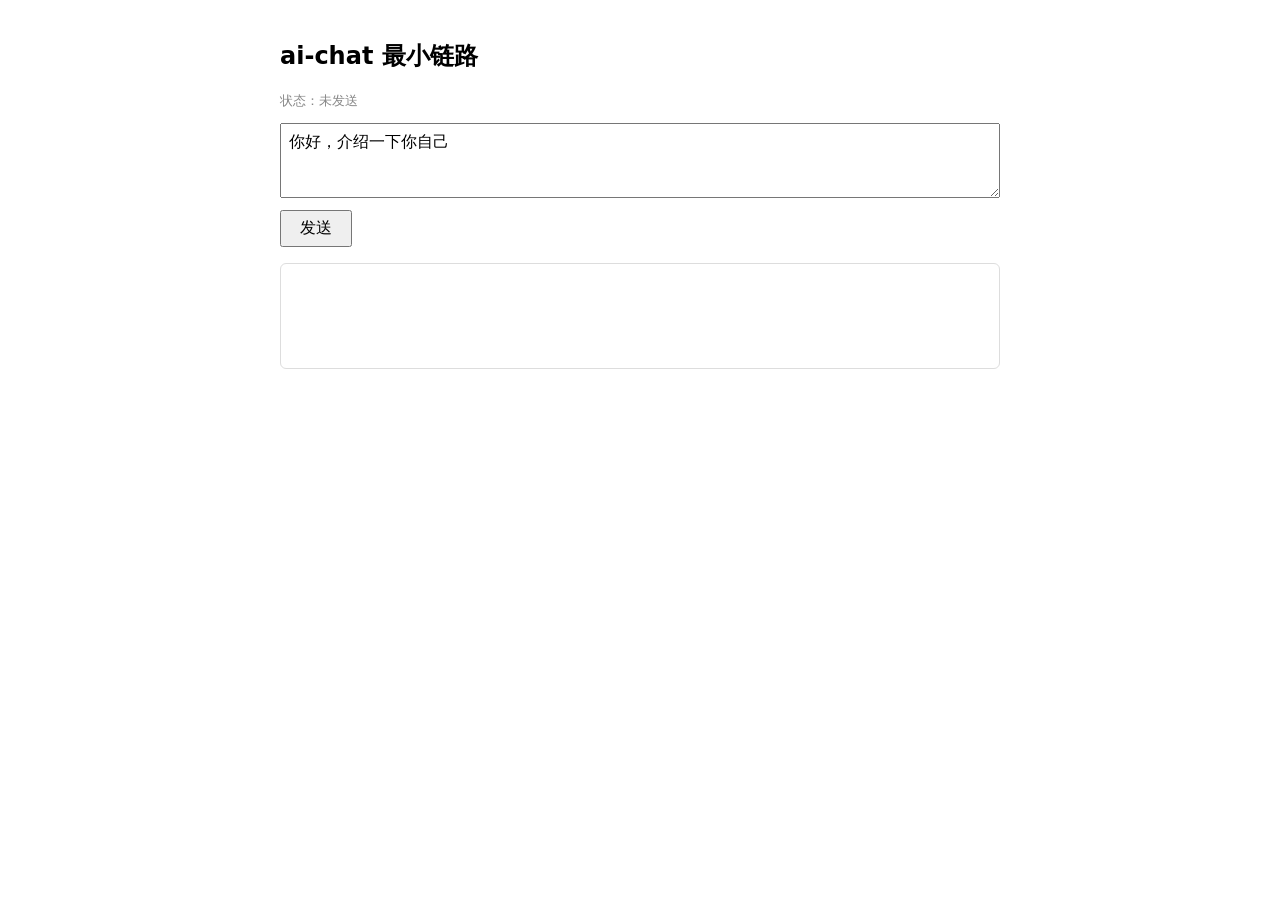
==== web/index.html @ fcafc874 "初始版本：ai-chat 最小链路（C++） 接收浏览器 HTTP 请求 → 解析 → 本地近似计算 token → 以 OpenAI 兼容 SSE 逐字流式返回一段写死的文字，不联网、不调用任何模型" ====
<!DOCTYPE html>
<html lang="zh-CN">
<head>
  <meta charset="utf-8" />
  <meta name="viewport" content="width=device-width, initial-scale=1" />
  <title>ai-chat 最小链路</title>
  <style>
    body { font-family: system-ui, -apple-system, "PingFang SC", "Microsoft YaHei", sans-serif;
           max-width: 720px; margin: 40px auto; padding: 0 16px; }
    textarea { width: 100%; box-sizing: border-box; font: inherit; padding: 8px; }
    button { font: inherit; padding: 6px 18px; margin-top: 8px; cursor: pointer; }
    #output { white-space: pre-wrap; border: 1px solid #ddd; border-radius: 6px;
              padding: 12px; margin-top: 16px; min-height: 80px; line-height: 1.7; }
    #meta { color: #888; font-size: 13px; }
  </style>
</head>
<body>
  <h2>ai-chat 最小链路</h2>
  <p id="meta">状态：未发送</p>
  <textarea id="input" rows="3">你好，介绍一下你自己</textarea>
  <button id="send">发送</button>
  <div id="output"></div>

<script>
const inputEl  = document.getElementById('input');
const sendEl   = document.getElementById('send');
const outputEl = document.getElementById('output');
const metaEl   = document.getElementById('meta');

sendEl.addEventListener('click', send);

// 处理一帧 SSE 事件：取出 data: 后的 JSON，把 delta.content 追加到页面上
function handleEvent(event) {
  for (const line of event.split('\n')) {
    if (!line.startsWith('data:')) continue;
    const payload = line.slice(5).trim();
    if (payload === '[DONE]') return;
    try {
      const parsed = JSON.parse(payload);
      const delta = parsed.choices?.[0]?.delta?.content;
      if (delta) outputEl.textContent += delta;  // 逐字追加，天然形成打字机效果
    } catch (e) {
      // JSON 尚未收全，忽略，等下一块
    }
  }
}

// 发送一次对话请求，并把流式返回的内容逐字渲染出来
async function send() {
  outputEl.textContent = '';
  const startedAt = Date.now();
  let firstChunkAt = 0;
  metaEl.textContent = '状态：请求中…';
  sendEl.disabled = true;

  try {
    const resp = await fetch('/v1/chat/completions', {
      method: 'POST',
      headers: { 'Content-Type': 'application/json' },
      body: JSON.stringify({
        model: 'deepseek-flash',
        stream: true,
        messages: [{ role: 'user', content: inputEl.value }]
      })
    });

    if (!resp.ok) {
      metaEl.textContent = '状态：请求失败，HTTP ' + resp.status;
      return;
    }

    // 逐块读取原始字节；TextDecoder 的 stream 模式会把跨块被切断的半个 UTF-8 字符自动拼回
    const reader  = resp.body.getReader();
    const decoder = new TextDecoder('utf-8');
    let buffer = '';

    while (true) {
      const { value, done } = await reader.read();
      if (done) break;

      if (!firstChunkAt) {
        firstChunkAt = Date.now();
        metaEl.textContent = '状态：首字延迟 ' + (firstChunkAt - startedAt) + ' ms（若接近总耗时说明被缓冲）';
      }

      buffer += decoder.decode(value, { stream: true });

      // SSE 以空行分隔事件，先缓存再切，不能假设一次 read() 就是完整的一帧
      let sep;
      while ((sep = buffer.indexOf('\n\n')) >= 0) {
        const event = buffer.slice(0, sep);
        buffer = buffer.slice(sep + 2);
        handleEvent(event);
      }
    }

    metaEl.textContent = '状态：完成，总耗时 ' + (Date.now() - startedAt) + ' ms';
  } catch (err) {
    metaEl.textContent = '状态：出错 ' + err;
  } finally {
    sendEl.disabled = false;
  }
}
</script>
</body>
</html>
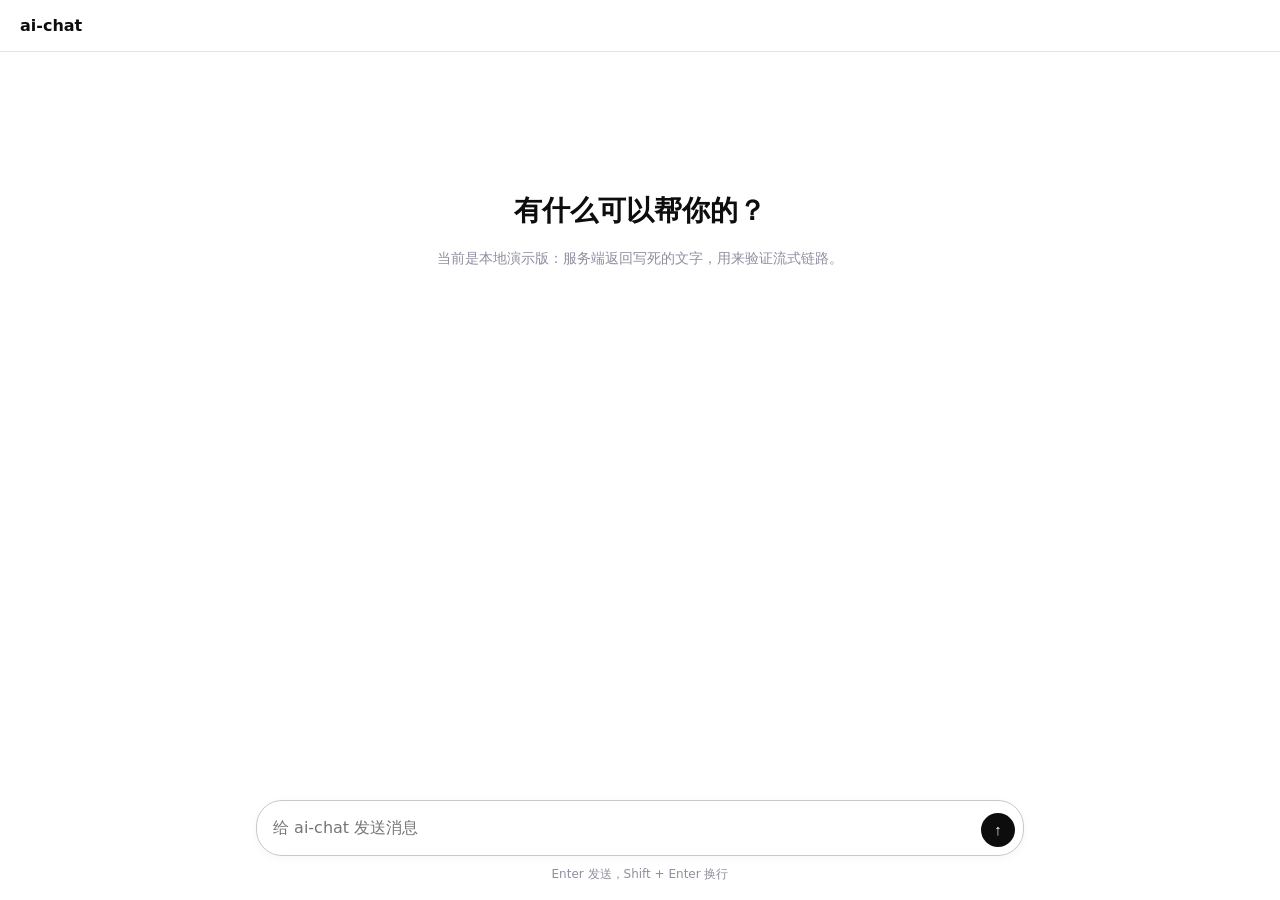
==== commit a2567ab2: "更改web前端页面" ====
--- a/web/index.html
+++ b/web/index.html
@@ -3,104 +3,34 @@
 <head>
   <meta charset="utf-8" />
   <meta name="viewport" content="width=device-width, initial-scale=1" />
-  <title>ai-chat 最小链路</title>
-  <style>
-    body { font-family: system-ui, -apple-system, "PingFang SC", "Microsoft YaHei", sans-serif;
-           max-width: 720px; margin: 40px auto; padding: 0 16px; }
-    textarea { width: 100%; box-sizing: border-box; font: inherit; padding: 8px; }
-    button { font: inherit; padding: 6px 18px; margin-top: 8px; cursor: pointer; }
-    #output { white-space: pre-wrap; border: 1px solid #ddd; border-radius: 6px;
-              padding: 12px; margin-top: 16px; min-height: 80px; line-height: 1.7; }
-    #meta { color: #888; font-size: 13px; }
-  </style>
+  <title>ai-chat</title>
+  <link rel="stylesheet" href="app.css" />
 </head>
 <body>
-  <h2>ai-chat 最小链路</h2>
-  <p id="meta">状态：未发送</p>
-  <textarea id="input" rows="3">你好，介绍一下你自己</textarea>
-  <button id="send">发送</button>
-  <div id="output"></div>
+  <!-- 顶栏：标题 + 一行流式状态（首字延迟 / 总耗时），方便直观判断是不是真流式 -->
+  <header class="topbar">
+    <span class="topbar__title">ai-chat</span>
+    <span class="topbar__status" id="status"></span>
+  </header>
 
-<script>
-const inputEl  = document.getElementById('input');
-const sendEl   = document.getElementById('send');
-const outputEl = document.getElementById('output');
-const metaEl   = document.getElementById('meta');
+  <!-- 消息区：所有对话气泡都插在这里 -->
+  <main class="chat" id="chat">
+    <div class="welcome" id="welcome">
+      <h1>有什么可以帮你的？</h1>
+      <p>当前是本地演示版：服务端返回写死的文字，用来验证流式链路。</p>
+    </div>
+  </main>
 
-sendEl.addEventListener('click', send);
+  <!-- 底部输入区：回车发送，Shift + 回车换行 -->
+  <footer class="composer">
+    <div class="composer__box">
+      <textarea id="input" rows="1" placeholder="给 ai-chat 发送消息"></textarea>
+      <button id="send" class="btn btn--send" type="button" title="发送">↑</button>
+      <button id="stop" class="btn btn--stop" type="button" title="停止生成" hidden>■</button>
+    </div>
+    <div class="composer__hint">Enter 发送，Shift + Enter 换行</div>
+  </footer>
 
-// 处理一帧 SSE 事件：取出 data: 后的 JSON，把 delta.content 追加到页面上
-function handleEvent(event) {
-  for (const line of event.split('\n')) {
-    if (!line.startsWith('data:')) continue;
-    const payload = line.slice(5).trim();
-    if (payload === '[DONE]') return;
-    try {
-      const parsed = JSON.parse(payload);
-      const delta = parsed.choices?.[0]?.delta?.content;
-      if (delta) outputEl.textContent += delta;  // 逐字追加，天然形成打字机效果
-    } catch (e) {
-      // JSON 尚未收全，忽略，等下一块
-    }
-  }
-}
-
-// 发送一次对话请求，并把流式返回的内容逐字渲染出来
-async function send() {
-  outputEl.textContent = '';
-  const startedAt = Date.now();
-  let firstChunkAt = 0;
-  metaEl.textContent = '状态：请求中…';
-  sendEl.disabled = true;
-
-  try {
-    const resp = await fetch('/v1/chat/completions', {
-      method: 'POST',
-      headers: { 'Content-Type': 'application/json' },
-      body: JSON.stringify({
-        model: 'deepseek-flash',
-        stream: true,
-        messages: [{ role: 'user', content: inputEl.value }]
-      })
-    });
-
-    if (!resp.ok) {
-      metaEl.textContent = '状态：请求失败，HTTP ' + resp.status;
-      return;
-    }
-
-    // 逐块读取原始字节；TextDecoder 的 stream 模式会把跨块被切断的半个 UTF-8 字符自动拼回
-    const reader  = resp.body.getReader();
-    const decoder = new TextDecoder('utf-8');
-    let buffer = '';
-
-    while (true) {
-      const { value, done } = await reader.read();
-      if (done) break;
-
-      if (!firstChunkAt) {
-        firstChunkAt = Date.now();
-        metaEl.textContent = '状态：首字延迟 ' + (firstChunkAt - startedAt) + ' ms（若接近总耗时说明被缓冲）';
-      }
-
-      buffer += decoder.decode(value, { stream: true });
-
-      // SSE 以空行分隔事件，先缓存再切，不能假设一次 read() 就是完整的一帧
-      let sep;
-      while ((sep = buffer.indexOf('\n\n')) >= 0) {
-        const event = buffer.slice(0, sep);
-        buffer = buffer.slice(sep + 2);
-        handleEvent(event);
-      }
-    }
-
-    metaEl.textContent = '状态：完成，总耗时 ' + (Date.now() - startedAt) + ' ms';
-  } catch (err) {
-    metaEl.textContent = '状态：出错 ' + err;
-  } finally {
-    sendEl.disabled = false;
-  }
-}
-</script>
+  <script src="app.js"></script>
 </body>
 </html>
--- a/web/app.css
+++ b/web/app.css
@@ -0,0 +1,225 @@
+/* ==============================================================================
+   页面样式：仿 ChatGPT 的浅色对话界面。
+   整体是「顶栏 + 可滚动的消息区 + 固定底部的输入区」三段式竖向布局，
+   消息内容限制在一条居中的窄栏里，避免宽屏下一行文字太长不好读。
+   ============================================================================== */
+
+:root {
+  --bg: #ffffff;
+  --text: #0d0d0d;
+  --text-muted: #8e8ea0;
+  --border: #e5e5e5;
+  --bubble: #f4f4f4;
+  --accent: #10a37f;
+  --content-width: 768px;
+}
+
+* {
+  box-sizing: border-box;
+}
+
+/* 作者样式里的 display 会盖掉浏览器给 hidden 属性的 display:none，
+   所以这里显式兜底，保证 JS 里用 .hidden 切换的元素真的藏得住 */
+[hidden] {
+  display: none !important;
+}
+
+html,
+body {
+  height: 100%;
+  margin: 0;
+}
+
+body {
+  display: flex;
+  flex-direction: column;
+  background: var(--bg);
+  color: var(--text);
+  font-family: system-ui, -apple-system, "Segoe UI", "PingFang SC", "Microsoft YaHei", sans-serif;
+  font-size: 16px;
+  line-height: 1.7;
+}
+
+/* ---------- 顶栏 ---------- */
+
+.topbar {
+  flex: 0 0 auto;
+  display: flex;
+  align-items: center;
+  gap: 12px;
+  padding: 12px 20px;
+  border-bottom: 1px solid var(--border);
+}
+
+.topbar__title {
+  font-weight: 600;
+}
+
+.topbar__status {
+  color: var(--text-muted);
+  font-size: 13px;
+}
+
+/* ---------- 消息区 ---------- */
+
+.chat {
+  flex: 1 1 auto;
+  overflow-y: auto;
+}
+
+/* 每一行消息：限制宽度并居中，和 ChatGPT 一样两侧留白 */
+.msg {
+  display: flex;
+  align-items: flex-start;
+  gap: 14px;
+  max-width: var(--content-width);
+  margin: 0 auto;
+  padding: 10px 20px;
+}
+
+/* 用户消息靠右，助手消息靠左 */
+.msg--user {
+  justify-content: flex-end;
+}
+
+.msg__avatar {
+  flex: 0 0 auto;
+  display: flex;
+  align-items: center;
+  justify-content: center;
+  width: 28px;
+  height: 28px;
+  margin-top: 2px;
+  border-radius: 50%;
+  background: var(--accent);
+  color: #fff;
+  font-size: 12px;
+}
+
+/* pre-wrap 保留换行与空格；break-word 防止超长英文撑破布局 */
+.msg__body {
+  white-space: pre-wrap;
+  word-break: break-word;
+}
+
+/* 用户消息是一个浅灰气泡 */
+.msg--user .msg__body {
+  max-width: 80%;
+  padding: 8px 16px;
+  border-radius: 18px;
+  background: var(--bubble);
+}
+
+/* 助手消息平铺，不加气泡底 */
+.msg--assistant .msg__body {
+  padding-top: 2px;
+}
+
+/* 流式输出过程中在正文末尾闪烁一个光标 */
+.msg__body--typing::after {
+  content: "▍";
+  color: var(--text-muted);
+  animation: blink 1s step-start infinite;
+}
+
+@keyframes blink {
+  50% {
+    opacity: 0;
+  }
+}
+
+/* ---------- 空状态 ---------- */
+
+.welcome {
+  max-width: var(--content-width);
+  margin: 0 auto;
+  padding: 15vh 20px 0;
+  text-align: center;
+}
+
+.welcome h1 {
+  margin: 0 0 12px;
+  font-size: 28px;
+}
+
+.welcome p {
+  margin: 0;
+  color: var(--text-muted);
+  font-size: 14px;
+}
+
+/* ---------- 底部输入区 ---------- */
+
+.composer {
+  flex: 0 0 auto;
+  padding: 0 20px 16px;
+}
+
+.composer__box {
+  display: flex;
+  align-items: flex-end;
+  gap: 8px;
+  max-width: var(--content-width);
+  margin: 0 auto;
+  padding: 8px 8px 8px 16px;
+  border: 1px solid var(--border);
+  border-radius: 26px;
+  box-shadow: 0 2px 8px rgb(0 0 0 / 4%);
+}
+
+.composer__box:focus-within {
+  border-color: #c9c9c9;
+}
+
+.composer textarea {
+  flex: 1 1 auto;
+  max-height: 200px;
+  padding: 6px 0;
+  border: none;
+  outline: none;
+  resize: none;
+  background: transparent;
+  color: inherit;
+  font: inherit;
+  line-height: 1.6;
+}
+
+.btn {
+  flex: 0 0 auto;
+  display: flex;
+  align-items: center;
+  justify-content: center;
+  width: 34px;
+  height: 34px;
+  border: none;
+  border-radius: 50%;
+  cursor: pointer;
+  font-size: 15px;
+  line-height: 1;
+}
+
+.btn--send {
+  background: var(--text);
+  color: #fff;
+}
+
+.btn--send:hover {
+  background: #333;
+}
+
+.btn--stop {
+  background: var(--bubble);
+  color: var(--text);
+}
+
+.btn--stop:hover {
+  background: #e5e5e5;
+}
+
+.composer__hint {
+  max-width: var(--content-width);
+  margin: 8px auto 0;
+  text-align: center;
+  color: var(--text-muted);
+  font-size: 12px;
+}
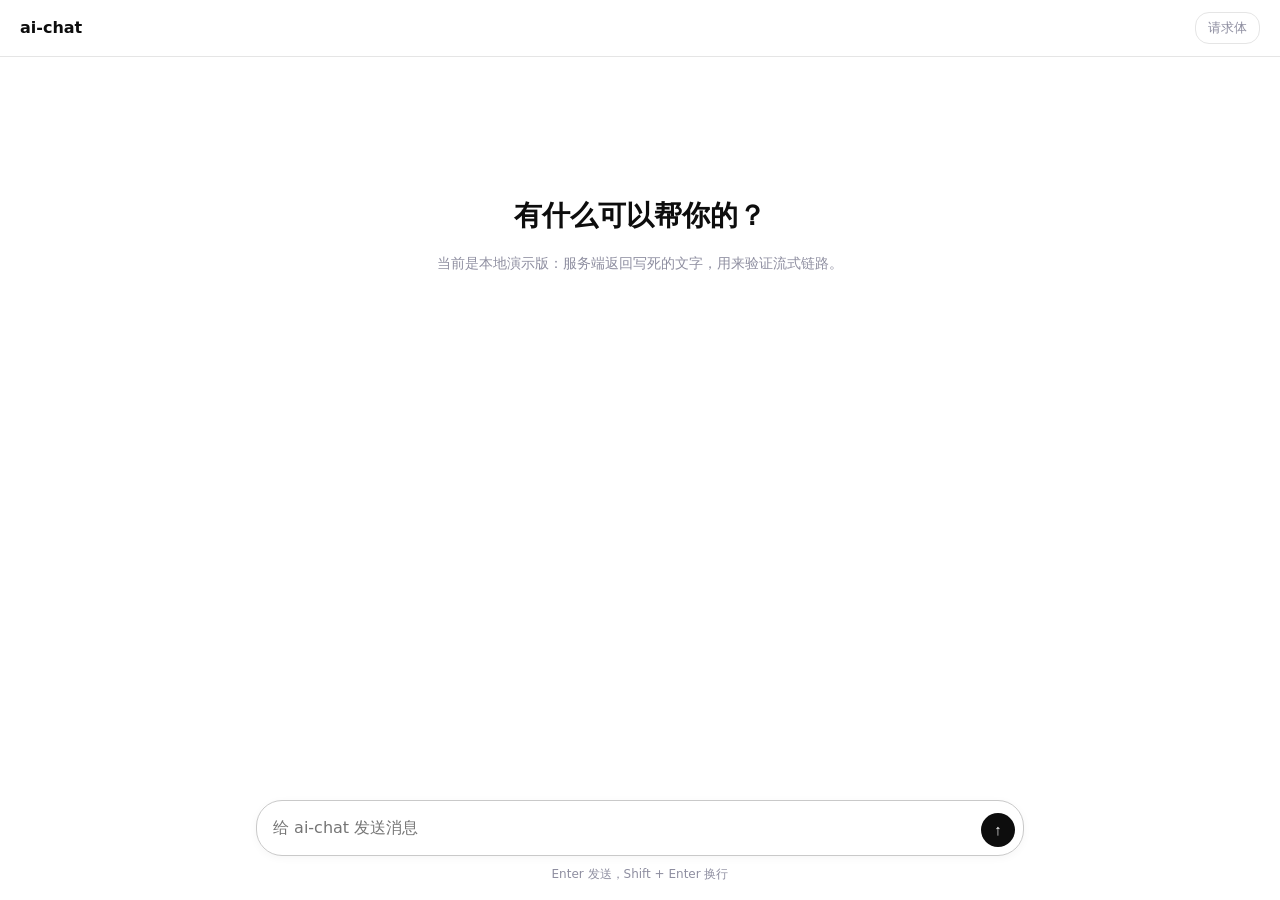
==== commit 5d54f981: "支持多轮上下文，并加上请求体查看器 接口保持无状态（与 OpenAI 一致）：多轮上下文的全部机制就是客户端每次把完整对话 放进 messages 发过来，没有单独的 history 字段。实测「上一" ====
--- a/web/index.html
+++ b/web/index.html
@@ -11,7 +11,20 @@
   <header class="topbar">
     <span class="topbar__title">ai-chat</span>
     <span class="topbar__status" id="status"></span>
+    <button id="payload-toggle" class="topbar__toggle" type="button">请求体</button>
   </header>
+
+  <!-- 请求体面板：分两块显示，因为「本次发出的请求」和「累积的上下文」不是一回事 -->
+  <section class="payload" id="payload" hidden>
+    <div class="payload__block" id="sent-block" hidden>
+      <div class="payload__title" id="sent-title"></div>
+      <pre id="sent-text"></pre>
+    </div>
+    <div class="payload__block">
+      <div class="payload__title" id="history-title"></div>
+      <pre id="history-text"></pre>
+    </div>
+  </section>
 
   <!-- 消息区：所有对话气泡都插在这里 -->
   <main class="chat" id="chat">
--- a/web/app.css
+++ b/web/app.css
@@ -60,6 +60,63 @@
   font-size: 13px;
 }
 
+.topbar__toggle {
+  margin-left: auto;
+  padding: 4px 12px;
+  border: 1px solid var(--border);
+  border-radius: 14px;
+  background: var(--bg);
+  color: var(--text-muted);
+  font: inherit;
+  font-size: 13px;
+  cursor: pointer;
+}
+
+.topbar__toggle:hover {
+  border-color: #c9c9c9;
+  color: var(--text);
+}
+
+/* ---------- 请求体面板 ---------- */
+
+.payload {
+  flex: 0 0 auto;
+  max-height: 40vh;
+  overflow: auto;
+  padding: 12px 20px;
+  border-bottom: 1px solid var(--border);
+  background: #fafafa;
+}
+
+.payload__block {
+  max-width: var(--content-width);
+  margin: 0 auto 14px;
+}
+
+.payload__block:last-child {
+  margin-bottom: 0;
+}
+
+.payload__title {
+  margin-bottom: 4px;
+  color: #666;
+  font-size: 12px;
+  font-weight: 600;
+}
+
+.payload pre {
+  margin: 0;
+  padding: 8px 10px;
+  border: 1px solid var(--border);
+  border-radius: 6px;
+  background: var(--bg);
+  color: #444;
+  font-size: 12px;
+  line-height: 1.55;
+  white-space: pre-wrap;
+  word-break: break-all;
+}
+
 /* ---------- 消息区 ---------- */
 
 .chat {
@@ -115,11 +172,60 @@
   padding-top: 2px;
 }
 
+/* 真实 token 用量脚注 */
+.msg__usage {
+  margin-top: 6px;
+  color: var(--text-muted);
+  font-size: 12px;
+}
+
 /* 流式输出过程中在正文末尾闪烁一个光标 */
-.msg__body--typing::after {
+.msg__content--typing::after {
   content: "▍";
   color: var(--text-muted);
   animation: blink 1s step-start infinite;
+}
+
+/* ---------- 思考过程区域 ---------- */
+
+.reasoning {
+  margin-bottom: 10px;
+  padding: 8px 12px;
+  border-left: 3px solid #e3e3e3;
+  border-radius: 6px;
+  background: #fafafa;
+  font-size: 13px;
+  line-height: 1.65;
+}
+
+.reasoning__toggle {
+  padding: 0;
+  border: none;
+  background: none;
+  color: var(--text-muted);
+  font: inherit;
+  font-size: 12px;
+  cursor: pointer;
+}
+
+/* 用箭头方向表示折叠状态，省一个图标 */
+.reasoning__toggle::before {
+  content: "▾ ";
+}
+
+.reasoning.is-collapsed .reasoning__toggle::before {
+  content: "▸ ";
+}
+
+.reasoning__text {
+  margin-top: 6px;
+  color: var(--text-muted);
+  white-space: pre-wrap;
+  word-break: break-word;
+}
+
+.reasoning.is-collapsed .reasoning__text {
+  display: none;
 }
 
 @keyframes blink {
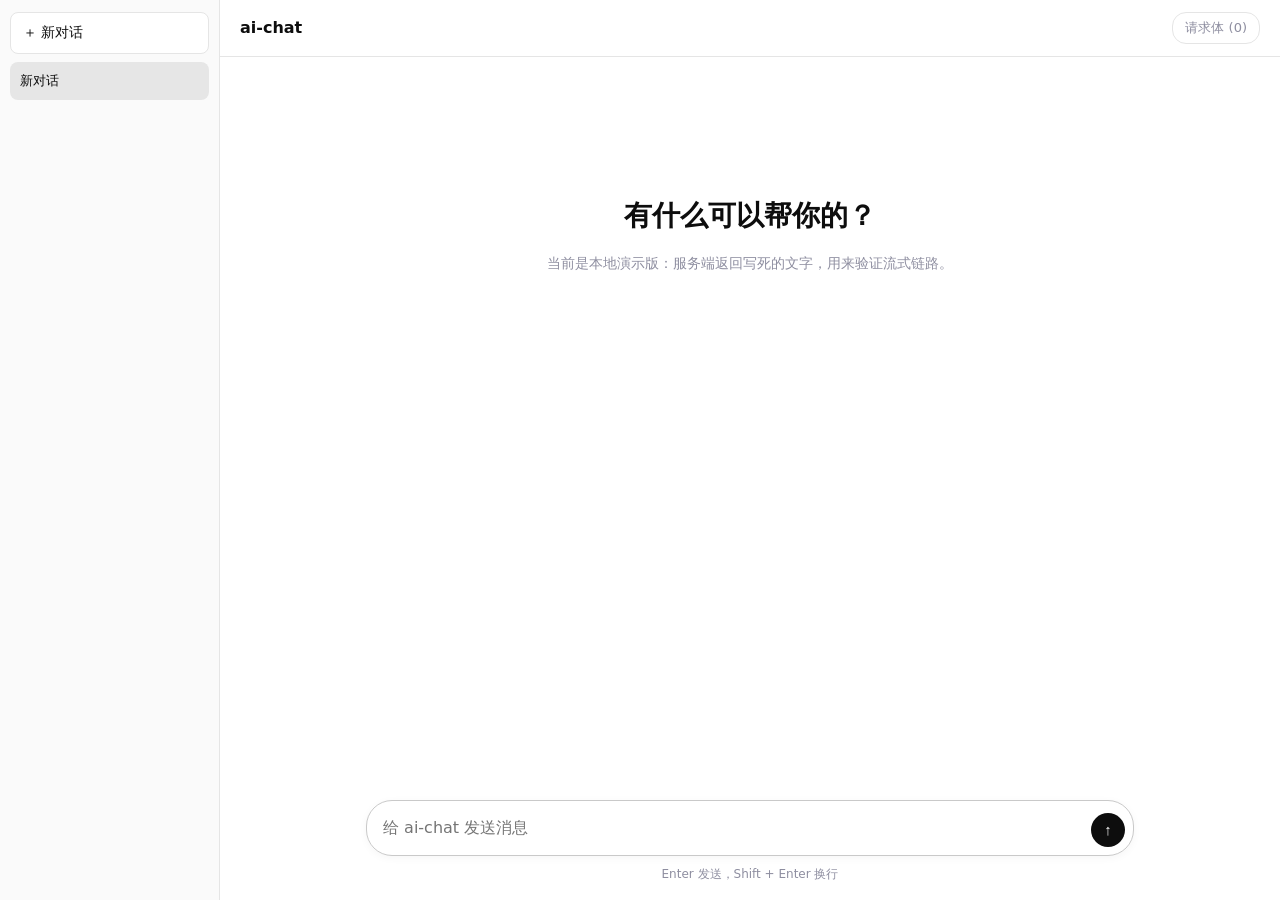
==== commit c2120fcc: "前端多会话与本地持久化 侧边栏可以新建、切换、删除会话，全部会话存在浏览器 localStorage 里；服务端依旧 无状态，一行没改。刷新页面会回到刷新前所在的会话。  存的是「界面上显示过的全部消" ====
--- a/web/index.html
+++ b/web/index.html
@@ -7,6 +7,13 @@
   <link rel="stylesheet" href="app.css" />
 </head>
 <body>
+  <!-- 侧边栏：会话列表。会话只存在浏览器本地，服务端依旧无状态 -->
+  <aside class="sidebar">
+    <button id="new-session" class="sidebar__new" type="button">＋ 新对话</button>
+    <div class="sidebar__list" id="session-list"></div>
+  </aside>
+
+  <div class="main">
   <!-- 顶栏：标题 + 一行流式状态（首字延迟 / 总耗时），方便直观判断是不是真流式 -->
   <header class="topbar">
     <span class="topbar__title">ai-chat</span>
@@ -43,7 +50,9 @@
     </div>
     <div class="composer__hint">Enter 发送，Shift + Enter 换行</div>
   </footer>
+  </div>
 
+  <script src="markdown.js"></script>
   <script src="app.js"></script>
 </body>
 </html>
--- a/web/app.css
+++ b/web/app.css
@@ -32,12 +32,108 @@
 
 body {
   display: flex;
-  flex-direction: column;
+  flex-direction: row;  /* 左边会话栏，右边主体 */
   background: var(--bg);
   color: var(--text);
   font-family: system-ui, -apple-system, "Segoe UI", "PingFang SC", "Microsoft YaHei", sans-serif;
   font-size: 16px;
   line-height: 1.7;
+}
+
+/* 主体：顶栏 / 请求体面板 / 消息区 / 输入区 竖向排列 */
+.main {
+  flex: 1 1 auto;
+  min-width: 0;  /* 不写这行，消息里的长内容会把侧边栏挤扁 */
+  display: flex;
+  flex-direction: column;
+}
+
+/* ---------- 侧边栏 ---------- */
+
+.sidebar {
+  flex: 0 0 220px;
+  display: flex;
+  flex-direction: column;
+  gap: 8px;
+  padding: 12px 10px;
+  border-right: 1px solid var(--border);
+  background: #fafafa;
+}
+
+.sidebar__new {
+  flex: 0 0 auto;
+  padding: 8px 12px;
+  border: 1px solid var(--border);
+  border-radius: 8px;
+  background: var(--bg);
+  color: var(--text);
+  font: inherit;
+  font-size: 14px;
+  text-align: left;
+  cursor: pointer;
+}
+
+.sidebar__new:hover {
+  border-color: #c9c9c9;
+}
+
+.sidebar__list {
+  flex: 1 1 auto;
+  display: flex;
+  flex-direction: column;
+  gap: 2px;
+  overflow-y: auto;
+}
+
+.session-item {
+  display: flex;
+  align-items: center;
+  border-radius: 8px;
+}
+
+.session-item:hover {
+  background: #efefef;
+}
+
+.session-item.is-active {
+  background: #e6e6e6;
+}
+
+.session-item__title {
+  flex: 1 1 auto;
+  min-width: 0;
+  padding: 8px 10px;
+  border: none;
+  background: none;
+  color: var(--text);
+  font: inherit;
+  font-size: 13px;
+  text-align: left;
+  white-space: nowrap;
+  overflow: hidden;
+  text-overflow: ellipsis;
+  cursor: pointer;
+}
+
+.session-item__delete {
+  flex: 0 0 auto;
+  padding: 2px 8px;
+  border: none;
+  background: none;
+  color: var(--text-muted);
+  font: inherit;
+  font-size: 15px;
+  line-height: 1;
+  cursor: pointer;
+  visibility: hidden;  /* 平时藏着，鼠标移到会话上才出现，免得列表很吵 */
+}
+
+.session-item:hover .session-item__delete {
+  visibility: visible;
+}
+
+.session-item__delete:hover {
+  color: #c0392b;
 }
 
 /* ---------- 顶栏 ---------- */
@@ -170,6 +266,109 @@
 /* 助手消息平铺，不加气泡底 */
 .msg--assistant .msg__body {
   padding-top: 2px;
+}
+
+/* ---------- 助手正文里的 Markdown 元素 ---------- */
+
+/* 助手正文是渲染出来的 HTML，要用 normal 顶掉从 .msg__body 继承来的 pre-wrap，
+   否则生成标签之间的空白会被当成真实空白 */
+.msg--assistant .msg__content {
+  white-space: normal;
+}
+
+.msg__content p {
+  margin: 0 0 10px;
+}
+
+.msg__content > *:last-child {
+  margin-bottom: 0;
+}
+
+.msg__content h3,
+.msg__content h4,
+.msg__content h5 {
+  margin: 16px 0 8px;
+  line-height: 1.4;
+}
+
+.msg__content ul,
+.msg__content ol {
+  margin: 0 0 10px;
+  padding-left: 24px;
+}
+
+.msg__content li {
+  margin: 2px 0;
+}
+
+.msg__content blockquote {
+  margin: 0 0 10px;
+  padding: 2px 0 2px 12px;
+  border-left: 3px solid #ddd;
+  color: #666;
+}
+
+.msg__content hr {
+  margin: 16px 0;
+  border: none;
+  border-top: 1px solid var(--border);
+}
+
+.msg__content a {
+  color: #0b57d0;
+}
+
+.msg__content code {
+  padding: 1px 5px;
+  border-radius: 4px;
+  background: #f0f0f0;
+  font-family: ui-monospace, SFMono-Regular, Menlo, Consolas, monospace;
+  font-size: 0.9em;
+}
+
+/* 代码块：深底 + 右上角复制按钮 */
+.md-code {
+  position: relative;
+  margin: 0 0 10px;
+}
+
+.md-code pre {
+  margin: 0;
+  padding: 12px;
+  border-radius: 8px;
+  background: #1e1e1e;
+  overflow-x: auto;
+}
+
+.md-code code {
+  padding: 0;
+  background: none;
+  color: #e6e6e6;
+  font-size: 12.5px;
+  line-height: 1.55;
+  white-space: pre;
+}
+
+.md-copy {
+  position: absolute;
+  top: 8px;
+  right: 8px;
+  padding: 3px 10px;
+  border: 1px solid #555;
+  border-radius: 6px;
+  background: #2d2d2d;
+  color: #ddd;
+  font: inherit;
+  font-size: 12px;
+  cursor: pointer;
+}
+
+.md-copy:hover {
+  background: #3d3d3d;
+}
+
+.msg__error {
+  color: #c0392b;
 }
 
 /* 真实 token 用量脚注 */
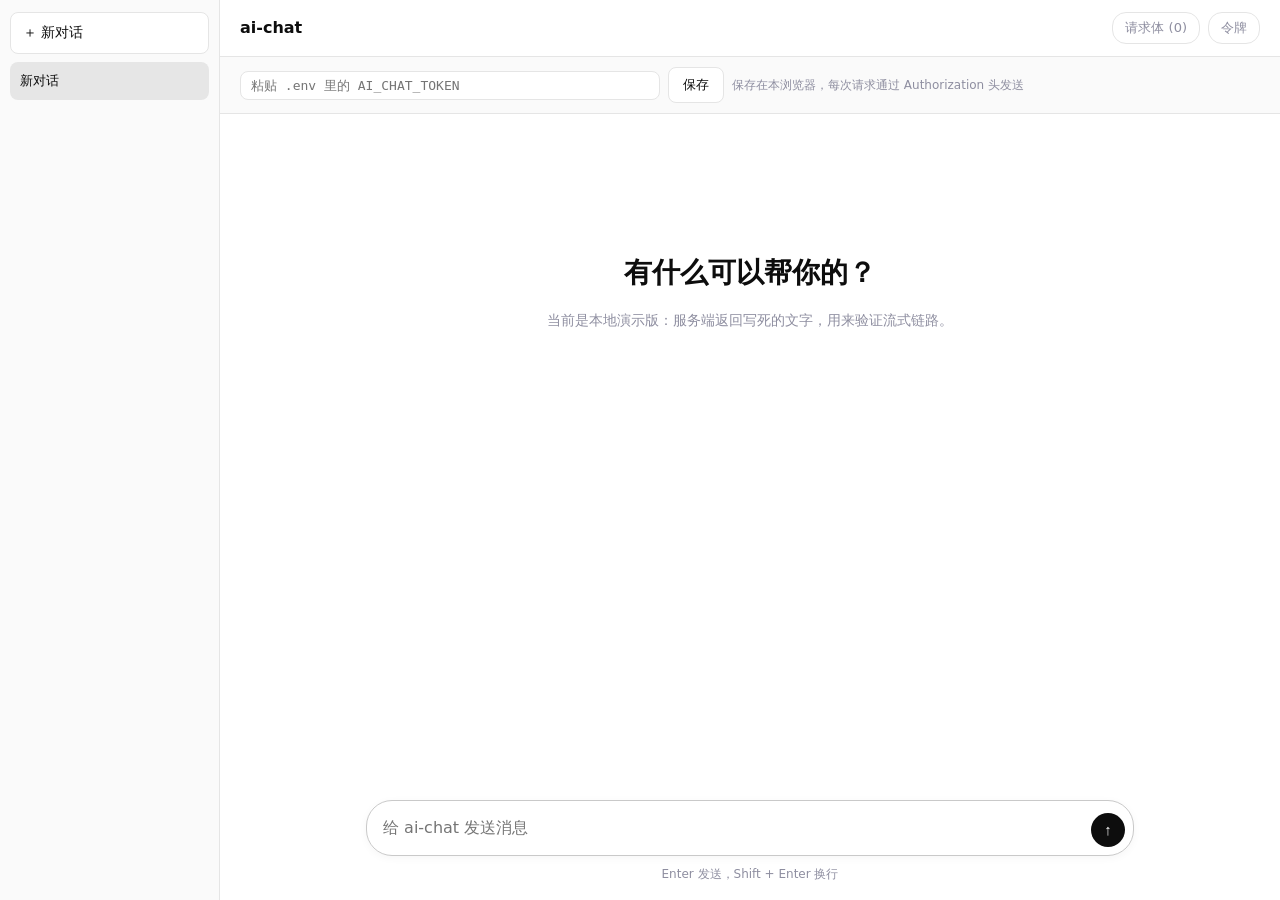
==== commit 89d11bd7: "加入访问令牌鉴权 服务监听 0.0.0.0，同网段任何人都能访问，而每次请求都消耗 .env 里那把 DeepSeek key 的额度。现在 /v1/ 下的接口需要 Authorization: Be" ====
--- a/web/index.html
+++ b/web/index.html
@@ -17,9 +17,20 @@
   <!-- 顶栏：标题 + 一行流式状态（首字延迟 / 总耗时），方便直观判断是不是真流式 -->
   <header class="topbar">
     <span class="topbar__title">ai-chat</span>
-    <span class="topbar__status" id="status"></span>
-    <button id="payload-toggle" class="topbar__toggle" type="button">请求体</button>
+    <div class="topbar__actions">
+      <span class="topbar__status" id="status"></span>
+      <button id="payload-toggle" class="topbar__toggle" type="button">请求体</button>
+      <button id="token-toggle" class="topbar__toggle" type="button">令牌</button>
+    </div>
   </header>
+
+  <!-- 令牌栏：令牌只存在本浏览器，请求时通过 Authorization 头发给本服务 -->
+  <section class="token-bar" id="token-bar" hidden>
+    <input id="token-input" class="token-bar__input" type="password" autocomplete="off"
+           placeholder="粘贴 .env 里的 AI_CHAT_TOKEN" />
+    <button id="token-save" class="token-bar__save" type="button">保存</button>
+    <span class="token-bar__hint" id="token-hint">保存在本浏览器，每次请求通过 Authorization 头发送</span>
+  </section>
 
   <!-- 请求体面板：分两块显示，因为「本次发出的请求」和「累积的上下文」不是一回事 -->
   <section class="payload" id="payload" hidden>
--- a/web/app.css
+++ b/web/app.css
@@ -156,8 +156,14 @@
   font-size: 13px;
 }
 
+.topbar__actions {
+  display: flex;
+  align-items: center;
+  gap: 8px;
+  margin-left: auto;
+}
+
 .topbar__toggle {
-  margin-left: auto;
   padding: 4px 12px;
   border: 1px solid var(--border);
   border-radius: 14px;
@@ -171,6 +177,48 @@
 .topbar__toggle:hover {
   border-color: #c9c9c9;
   color: var(--text);
+}
+
+/* ---------- 令牌栏 ---------- */
+
+.token-bar {
+  flex: 0 0 auto;
+  display: flex;
+  align-items: center;
+  gap: 8px;
+  padding: 10px 20px;
+  border-bottom: 1px solid var(--border);
+  background: #fafafa;
+}
+
+.token-bar__input {
+  flex: 1 1 auto;
+  max-width: 420px;
+  padding: 6px 10px;
+  border: 1px solid var(--border);
+  border-radius: 8px;
+  font-family: ui-monospace, SFMono-Regular, Menlo, Consolas, monospace;
+  font-size: 13px;
+}
+
+.token-bar__save {
+  padding: 6px 14px;
+  border: 1px solid var(--border);
+  border-radius: 8px;
+  background: var(--bg);
+  color: var(--text);
+  font: inherit;
+  font-size: 13px;
+  cursor: pointer;
+}
+
+.token-bar__save:hover {
+  border-color: #c9c9c9;
+}
+
+.token-bar__hint {
+  color: var(--text-muted);
+  font-size: 12px;
 }
 
 /* ---------- 请求体面板 ---------- */
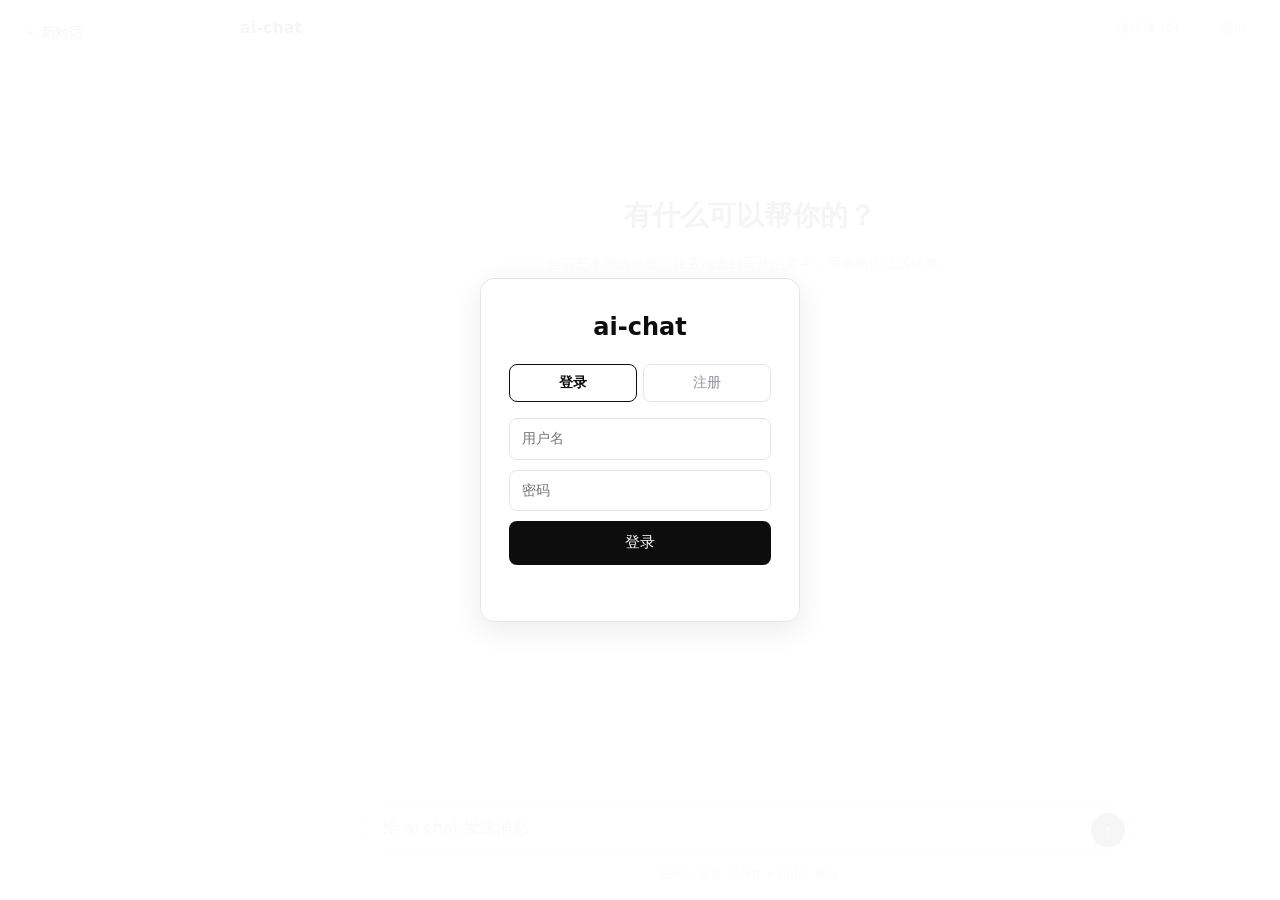
==== commit db721e26: "引入多用户：注册/登录、独立额度、按人扣减 后端第一次从无状态变成有状态。用共享令牌只能挡住「谁能用」，区分不了「是谁」， 因此做不了配额和按人限流——这一步补上身份。  存储用 SQLite（单文件" ====
--- a/web/index.html
+++ b/web/index.html
@@ -20,17 +20,10 @@
     <div class="topbar__actions">
       <span class="topbar__status" id="status"></span>
       <button id="payload-toggle" class="topbar__toggle" type="button">请求体</button>
-      <button id="token-toggle" class="topbar__toggle" type="button">令牌</button>
+      <span class="topbar__user" id="user-info"></span>
+      <button id="logout" class="topbar__toggle" type="button">退出</button>
     </div>
   </header>
-
-  <!-- 令牌栏：令牌只存在本浏览器，请求时通过 Authorization 头发给本服务 -->
-  <section class="token-bar" id="token-bar" hidden>
-    <input id="token-input" class="token-bar__input" type="password" autocomplete="off"
-           placeholder="粘贴 .env 里的 AI_CHAT_TOKEN" />
-    <button id="token-save" class="token-bar__save" type="button">保存</button>
-    <span class="token-bar__hint" id="token-hint">保存在本浏览器，每次请求通过 Authorization 头发送</span>
-  </section>
 
   <!-- 请求体面板：分两块显示，因为「本次发出的请求」和「累积的上下文」不是一回事 -->
   <section class="payload" id="payload" hidden>
@@ -63,6 +56,23 @@
   </footer>
   </div>
 
+  <!-- 登录 / 注册遮罩：没有会话时盖住整个页面 -->
+  <div class="auth" id="auth" hidden>
+    <div class="auth__box">
+      <h2 class="auth__title">ai-chat</h2>
+      <div class="auth__tabs">
+        <button id="tab-login" class="auth__tab is-active" type="button">登录</button>
+        <button id="tab-register" class="auth__tab" type="button">注册</button>
+      </div>
+      <input id="auth-username" class="auth__input" placeholder="用户名" autocomplete="username" />
+      <input id="auth-password" class="auth__input" type="password" placeholder="密码"
+             autocomplete="current-password" />
+      <input id="auth-code" class="auth__input" placeholder="邀请码" hidden />
+      <button id="auth-submit" class="auth__submit" type="button">登录</button>
+      <div id="auth-error" class="auth__error"></div>
+    </div>
+  </div>
+
   <script src="markdown.js"></script>
   <script src="app.js"></script>
 </body>
--- a/web/app.css
+++ b/web/app.css
@@ -179,46 +179,91 @@
   color: var(--text);
 }
 
-/* ---------- 令牌栏 ---------- */
-
-.token-bar {
-  flex: 0 0 auto;
+.topbar__user {
+  color: var(--text-muted);
+  font-size: 13px;
+}
+
+/* ---------- 登录 / 注册遮罩 ---------- */
+
+.auth {
+  position: fixed;
+  inset: 0;
+  z-index: 10;
   display: flex;
   align-items: center;
-  gap: 8px;
-  padding: 10px 20px;
-  border-bottom: 1px solid var(--border);
-  background: #fafafa;
-}
-
-.token-bar__input {
-  flex: 1 1 auto;
-  max-width: 420px;
-  padding: 6px 10px;
+  justify-content: center;
+  background: rgb(255 255 255 / 96%);
+}
+
+.auth__box {
+  display: flex;
+  flex-direction: column;
+  gap: 10px;
+  width: 320px;
+  padding: 28px;
   border: 1px solid var(--border);
-  border-radius: 8px;
-  font-family: ui-monospace, SFMono-Regular, Menlo, Consolas, monospace;
-  font-size: 13px;
-}
-
-.token-bar__save {
-  padding: 6px 14px;
+  border-radius: 14px;
+  box-shadow: 0 8px 30px rgb(0 0 0 / 8%);
+}
+
+.auth__title {
+  margin: 0 0 6px;
+  text-align: center;
+}
+
+.auth__tabs {
+  display: flex;
+  gap: 6px;
+  margin-bottom: 6px;
+}
+
+.auth__tab {
+  flex: 1 1 0;
+  padding: 6px 0;
   border: 1px solid var(--border);
   border-radius: 8px;
   background: var(--bg);
+  color: var(--text-muted);
+  font: inherit;
+  font-size: 14px;
+  cursor: pointer;
+}
+
+.auth__tab.is-active {
+  border-color: var(--text);
   color: var(--text);
-  font: inherit;
+  font-weight: 600;
+}
+
+.auth__input {
+  padding: 8px 12px;
+  border: 1px solid var(--border);
+  border-radius: 8px;
+  font: inherit;
+  font-size: 14px;
+}
+
+.auth__submit {
+  padding: 9px 0;
+  border: none;
+  border-radius: 8px;
+  background: var(--text);
+  color: #fff;
+  font: inherit;
+  font-size: 15px;
+  cursor: pointer;
+}
+
+.auth__submit:hover {
+  background: #333;
+}
+
+.auth__error {
+  min-height: 18px;
+  color: #c0392b;
   font-size: 13px;
-  cursor: pointer;
-}
-
-.token-bar__save:hover {
-  border-color: #c9c9c9;
-}
-
-.token-bar__hint {
-  color: var(--text-muted);
-  font-size: 12px;
+  text-align: center;
 }
 
 /* ---------- 请求体面板 ---------- */
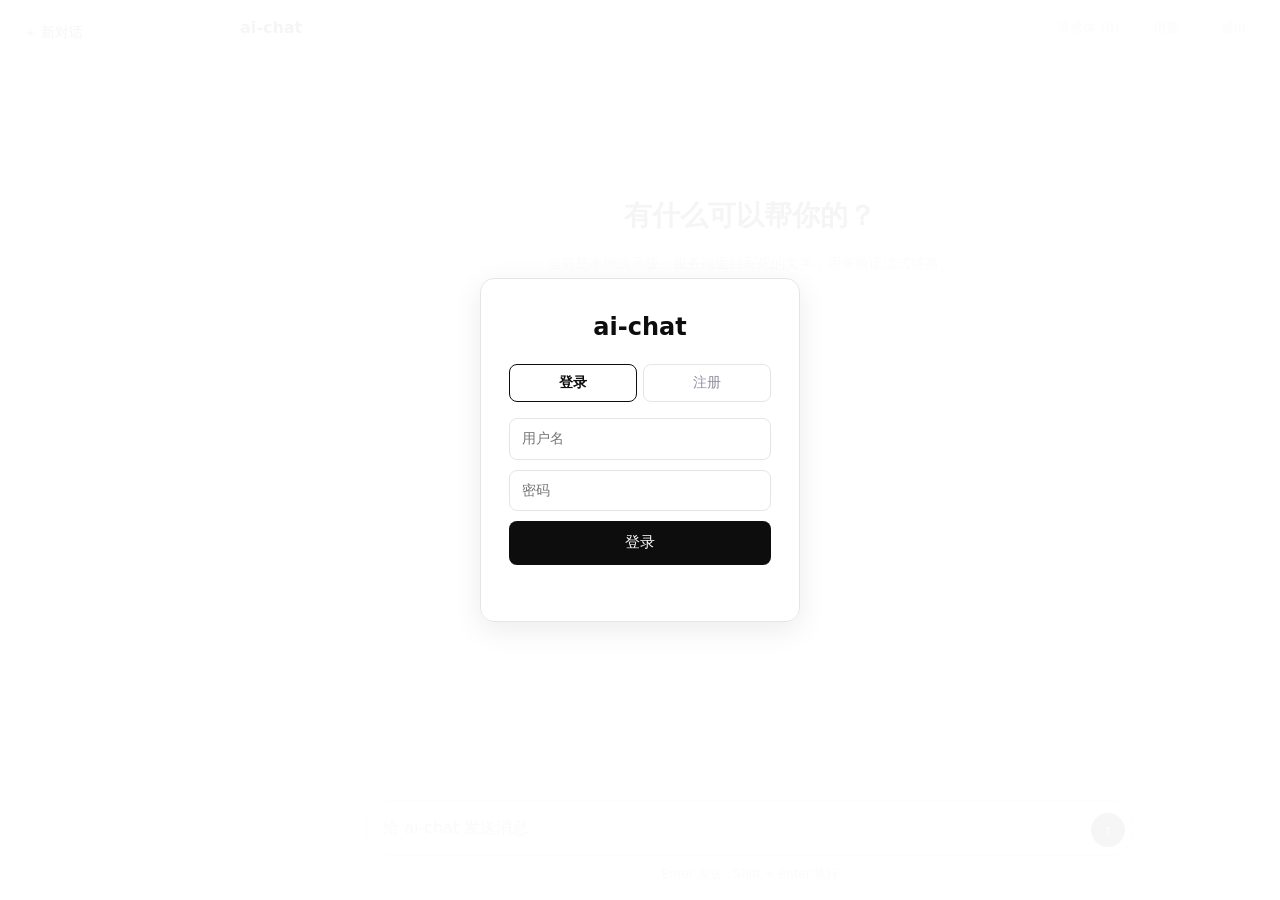
==== commit 5f5ef365: "加入用量明细、按用户限流、过期会话清理 一、用量明细 新增 usage_log 表（用户、模型、输入/输出/思考/合计 token、时间）与 (user_id, created_at) 索引，每次请求" ====
--- a/web/index.html
+++ b/web/index.html
@@ -20,10 +20,17 @@
     <div class="topbar__actions">
       <span class="topbar__status" id="status"></span>
       <button id="payload-toggle" class="topbar__toggle" type="button">请求体</button>
+      <button id="usage-toggle" class="topbar__toggle" type="button">用量</button>
       <span class="topbar__user" id="user-info"></span>
       <button id="logout" class="topbar__toggle" type="button">退出</button>
     </div>
   </header>
+
+  <!-- 用量面板：今日与本月，数据来自 /api/usage -->
+  <section class="usage" id="usage" hidden>
+    <div class="usage__row"><span>今日</span><span id="usage-today">—</span></div>
+    <div class="usage__row"><span>本月</span><span id="usage-month">—</span></div>
+  </section>
 
   <!-- 请求体面板：分两块显示，因为「本次发出的请求」和「累积的上下文」不是一回事 -->
   <section class="payload" id="payload" hidden>
--- a/web/app.css
+++ b/web/app.css
@@ -182,6 +182,30 @@
 .topbar__user {
   color: var(--text-muted);
   font-size: 13px;
+}
+
+/* ---------- 用量面板 ---------- */
+
+.usage {
+  flex: 0 0 auto;
+  display: flex;
+  flex-direction: column;
+  gap: 4px;
+  max-width: var(--content-width);
+  margin: 0 auto;
+  padding: 10px 20px;
+  color: var(--text-muted);
+  font-size: 13px;
+}
+
+.usage__row {
+  display: flex;
+  gap: 12px;
+}
+
+.usage__row > span:first-child {
+  flex: 0 0 40px;
+  font-weight: 600;
 }
 
 /* ---------- 登录 / 注册遮罩 ---------- */
